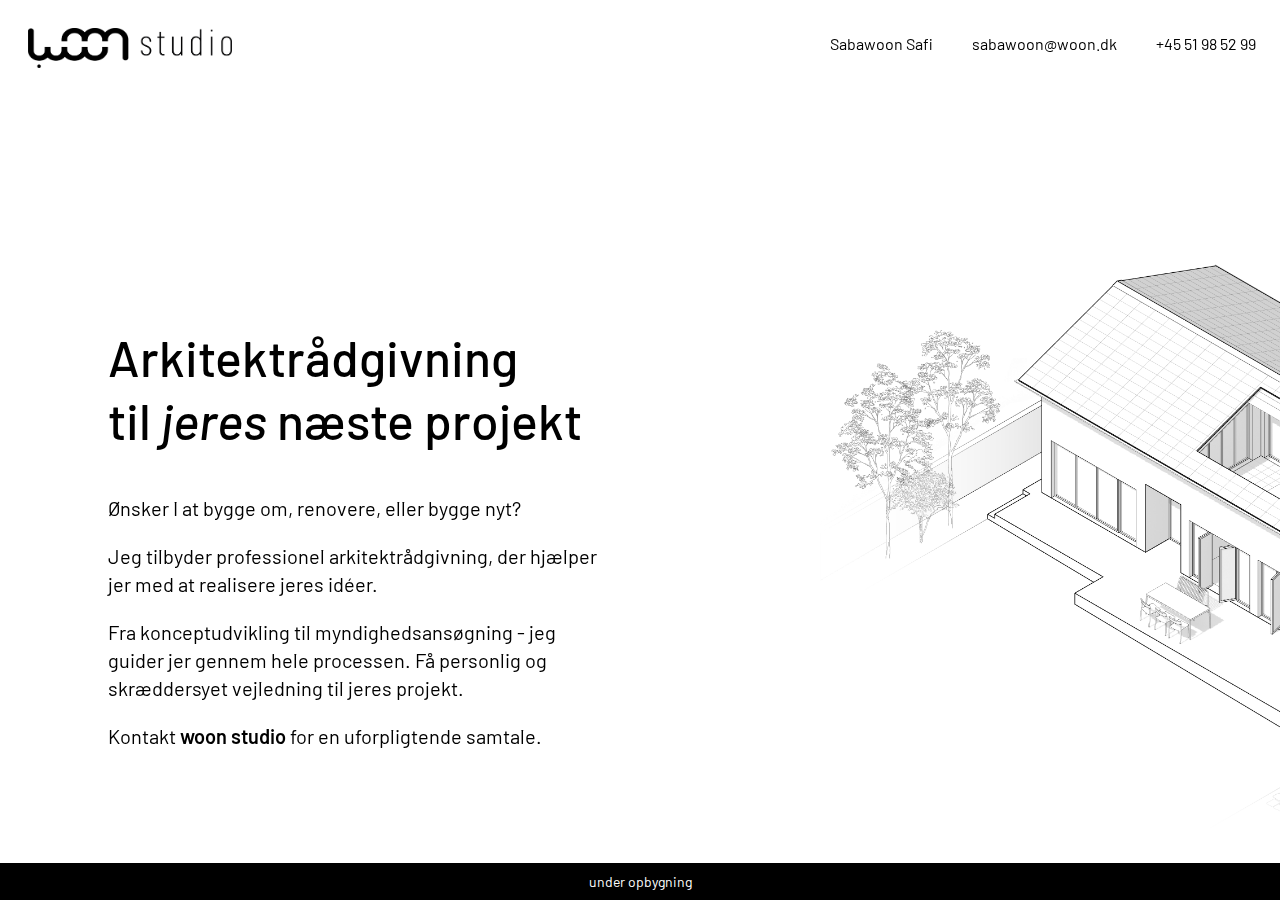
==== index.html @ 6c49d9da "Rename 241206.html to index.html" ====
<!DOCTYPE html>
<html>
<head>
    <title>Woon Studio - Arkitektur & Design</title>

    <link rel="icon" href="pictures/icon.png" type="image/x-icon"

    <link rel="preconnect" href="https://fonts.googleapis.com">
    <link rel="preconnect" href="https://fonts.gstatic.com" crossorigin>
    <link href="https://fonts.googleapis.com/css2?family=Barlow:ital,wght@0,100;0,200;0,300;0,400;0,500;0,600;0,700;0,800;0,900;1,100;1,200;1,300;1,400;1,500;1,600;1,700;1,800;1,900&family=EB+Garamond:ital,wght@0,400..800;1,400..800&display=swap" rel="stylesheet">
    
    <link rel="stylesheet" href="styles/241206.css">
    
</head>


<body>

    <div class="navbar">
        <a href="02.html" class="logo">
            <img src="pictures/logo2.png" alt="WOON Studio Logo"></a>
        <div class="nav-links">
            <a href="#navn">Sabawoon Safi</a>
            <a href="mailto:sabawoon@woon.dk">sabawoon@woon.dk</a>
            <a href="#nummer">+45 51 98 52 99</a>
        </div> 
         

    <div class="main-text">
        <h1>Arkitektrådgivning</h1>
        <h1>til <em>jeres</em> næste projekt</h1>
        <p>Ønsker I at bygge om, renovere, eller bygge nyt?</p>
        <p>Jeg tilbyder professionel arkitektrådgivning, der hjælper jer med at realisere jeres idéer.</p>
        <p>Fra konceptudvikling til myndighedsansøgning - jeg guider jer gennem hele processen. Få personlig og skræddersyet vejledning til jeres projekt.</p>
        <p>Kontakt <a href="mailto:sabawoon@woon.dk">woon studio</a> for en uforpligtende samtale.</p>
        </div>

    <div class="main-image">
        <img src="pictures/Kabulaxo.png" alt="Example Image" class="image-right">
        </div>

    <div class="sabawoon">
        <h2>Sabawoon Safi</h2>

        </div>

    <div class="footer">
        under opbygning
      </div>
</body>
</html>
---- styles/241206.css ----
body {
    background: rgb(255, 255, 255);
    font-family: 'Barlow';
    color: rgb(0, 0, 0);
}        

/* Basic styles for the navbar */
.navbar {
    position: fixed;
    width: 100%;
    height: auto;
    display: flex;
    justify-content: space-between; /* Space between logo and links */
    align-items: center;
    padding: 10px 20px;
    padding-bottom: 13px; 
}

.navbar .logo {
    display: flex;
    align-items: center;
}

.navbar .logo img {
    height: 40px; /* Adjust the size of the logo */
    width: auto;
    margin-top: 10px;
}

/* Links aligned to the right */
.navbar .nav-links {
    display: flex;
    gap: 15px; /* Space between links */
    margin-left: auto; /* Pushes the links to the right */
    margin-right: 40px;
}

/* Link styles */
.navbar .nav-links a {
    color: black;
    text-decoration: none;
    padding: 8px 12px;
    font-family: 'Barlow';
}

.navbar .nav-links a:hover {
    background-color: rgb(250, 250, 250);
    border-radius: 5px;
}

.main-text {
    position: absolute;
    max-width: 800px;
    top: 300px;
    left: 100px;
    font-family: 'Barlow';
}

.main-text h1 {
    text-decoration: none;
    font-size: 50px;
    line-height: 30px;
    font-weight: 500;
    font-family: 
}

.main-text p {
    color: ;
    text-decoration: none;
    font-size: 20px;
    line-height: 28px;
    width: 500px;
    position: relative;
    top: 25px;
}

.main-text a {
    color: black;
    text-decoration: none;
    font-weight: 600;
}

.main-image {
    position: fixed;
    top: 200px; /* Align with the top of the text */
    left: 800px; /* Adjust to position the image to the right of the text */
}

.main-image img {
    width: 1000px; /* Smaller image width */
    height: auto; /* Maintain aspect ratio */
    border-radius: 2px; /* Optional for rounded corners */
}

.sabawoon {
    position: absolute;
    max-width: 800px;
    top: 1300px;
    left: 100px;
    font-family: 'Barlow';
}

.sabawoon h2 {
    text-decoration: none;
    font-size: 30px;
    line-height: 30px;
    font-weight: 500;
    font-family:
}

.footer {
    background-color: black;
    color: white;
    text-align: center;
    padding: 10px 0;
    font-family: 'Barlow';
    font-size: 14px;
    position: fixed;
    bottom: 0;
    width: 100%;
    margin-left: -28px;
}
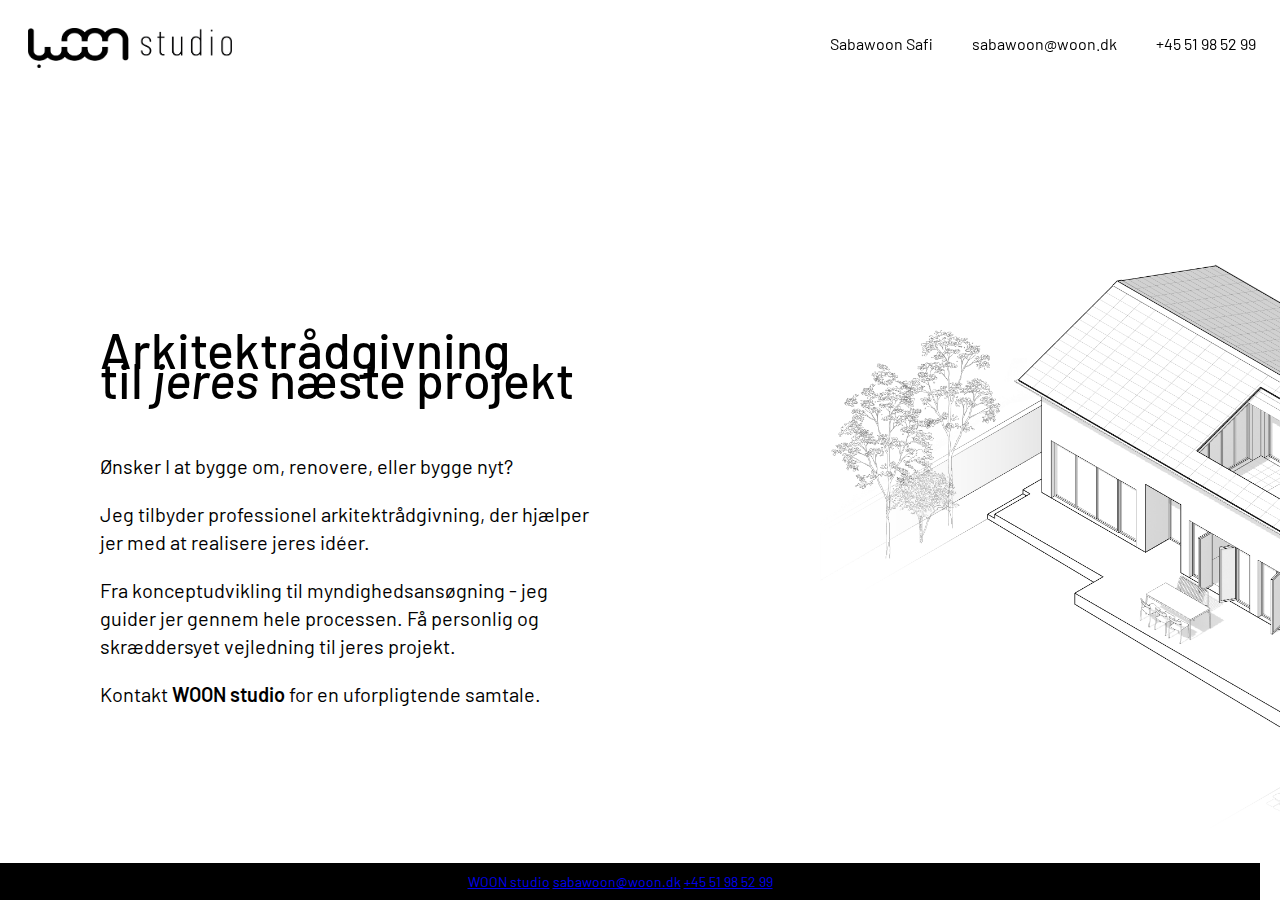
==== commit 058ad05f: "Update index.html" ====
--- a/index.html
+++ b/index.html
@@ -1,51 +1,52 @@
 <!DOCTYPE html>
-<html>
+<html lang="da">
 <head>
-    <title>Woon Studio - Arkitektur & Design</title>
+    <meta charset="UTF-8">
+    <meta name="viewport" content="width=device-width, initial-scale=1.0">
+    <title>WOON studio - Arkitektrådgivning</title>
 
-    <link rel="icon" href="pictures/icon.png" type="image/x-icon"
-
+    <link rel="icon" href="pictures/icon.png" type="image/x-icon">
     <link rel="preconnect" href="https://fonts.googleapis.com">
     <link rel="preconnect" href="https://fonts.gstatic.com" crossorigin>
     <link href="https://fonts.googleapis.com/css2?family=Barlow:ital,wght@0,100;0,200;0,300;0,400;0,500;0,600;0,700;0,800;0,900;1,100;1,200;1,300;1,400;1,500;1,600;1,700;1,800;1,900&family=EB+Garamond:ital,wght@0,400..800;1,400..800&display=swap" rel="stylesheet">
-    
     <link rel="stylesheet" href="styles/241206.css">
-    
 </head>
-
-
 <body>
-
-    <div class="navbar">
-        <a href="02.html" class="logo">
-            <img src="pictures/logo2.png" alt="WOON Studio Logo"></a>
-        <div class="nav-links">
+    <header class="navbar">
+        <a href="index.html" class="logo">
+            <img src="pictures/logo2.png" alt="WOON Studio Logo">
+        </a>
+        <nav class="nav-links">
             <a href="#navn">Sabawoon Safi</a>
             <a href="mailto:sabawoon@woon.dk">sabawoon@woon.dk</a>
             <a href="#nummer">+45 51 98 52 99</a>
-        </div> 
-         
+        </nav>
+    </header>
 
-    <div class="main-text">
-        <h1>Arkitektrådgivning</h1>
-        <h1>til <em>jeres</em> næste projekt</h1>
-        <p>Ønsker I at bygge om, renovere, eller bygge nyt?</p>
-        <p>Jeg tilbyder professionel arkitektrådgivning, der hjælper jer med at realisere jeres idéer.</p>
-        <p>Fra konceptudvikling til myndighedsansøgning - jeg guider jer gennem hele processen. Få personlig og skræddersyet vejledning til jeres projekt.</p>
-        <p>Kontakt <a href="mailto:sabawoon@woon.dk">woon studio</a> for en uforpligtende samtale.</p>
-        </div>
+    <main>
+        <section class="main-content">
+            <div class="main-text">
+                <h1>Arkitektrådgivning <br>til <em>jeres</em> næste projekt</h1>
+                
+                <p>Ønsker I at bygge om, renovere, eller bygge nyt?</p>
+                <p>Jeg tilbyder professionel arkitektrådgivning, der hjælper jer med at realisere jeres idéer.</p>
+                <p>Fra konceptudvikling til myndighedsansøgning - jeg guider jer gennem hele processen. Få personlig og skræddersyet vejledning til jeres projekt.</p>
+                <p>Kontakt <a href="mailto:sabawoon@woon.dk">WOON studio</a> for en uforpligtende samtale.</p>
+            </div>
+            <div class="main-image">
+                <img src="pictures/Kabulaxo.png" alt="Example Image">
+            </div>
+        </section>
+        
+    </main>
 
-    <div class="main-image">
-        <img src="pictures/Kabulaxo.png" alt="Example Image" class="image-right">
-        </div>
-
-    <div class="sabawoon">
-        <h2>Sabawoon Safi</h2>
-
-        </div>
-
-    <div class="footer">
-        under opbygning
-      </div>
+    <footer class="footer">
+        <nav class="nav-links">
+            <a href="#navn">WOON studio</a>
+            <a href="mailto:sabawoon@woon.dk">sabawoon@woon.dk</a>
+            <a href="#nummer">+45 51 98 52 99</a>
+        </nav>
+    </footer>
 </body>
 </html>
+
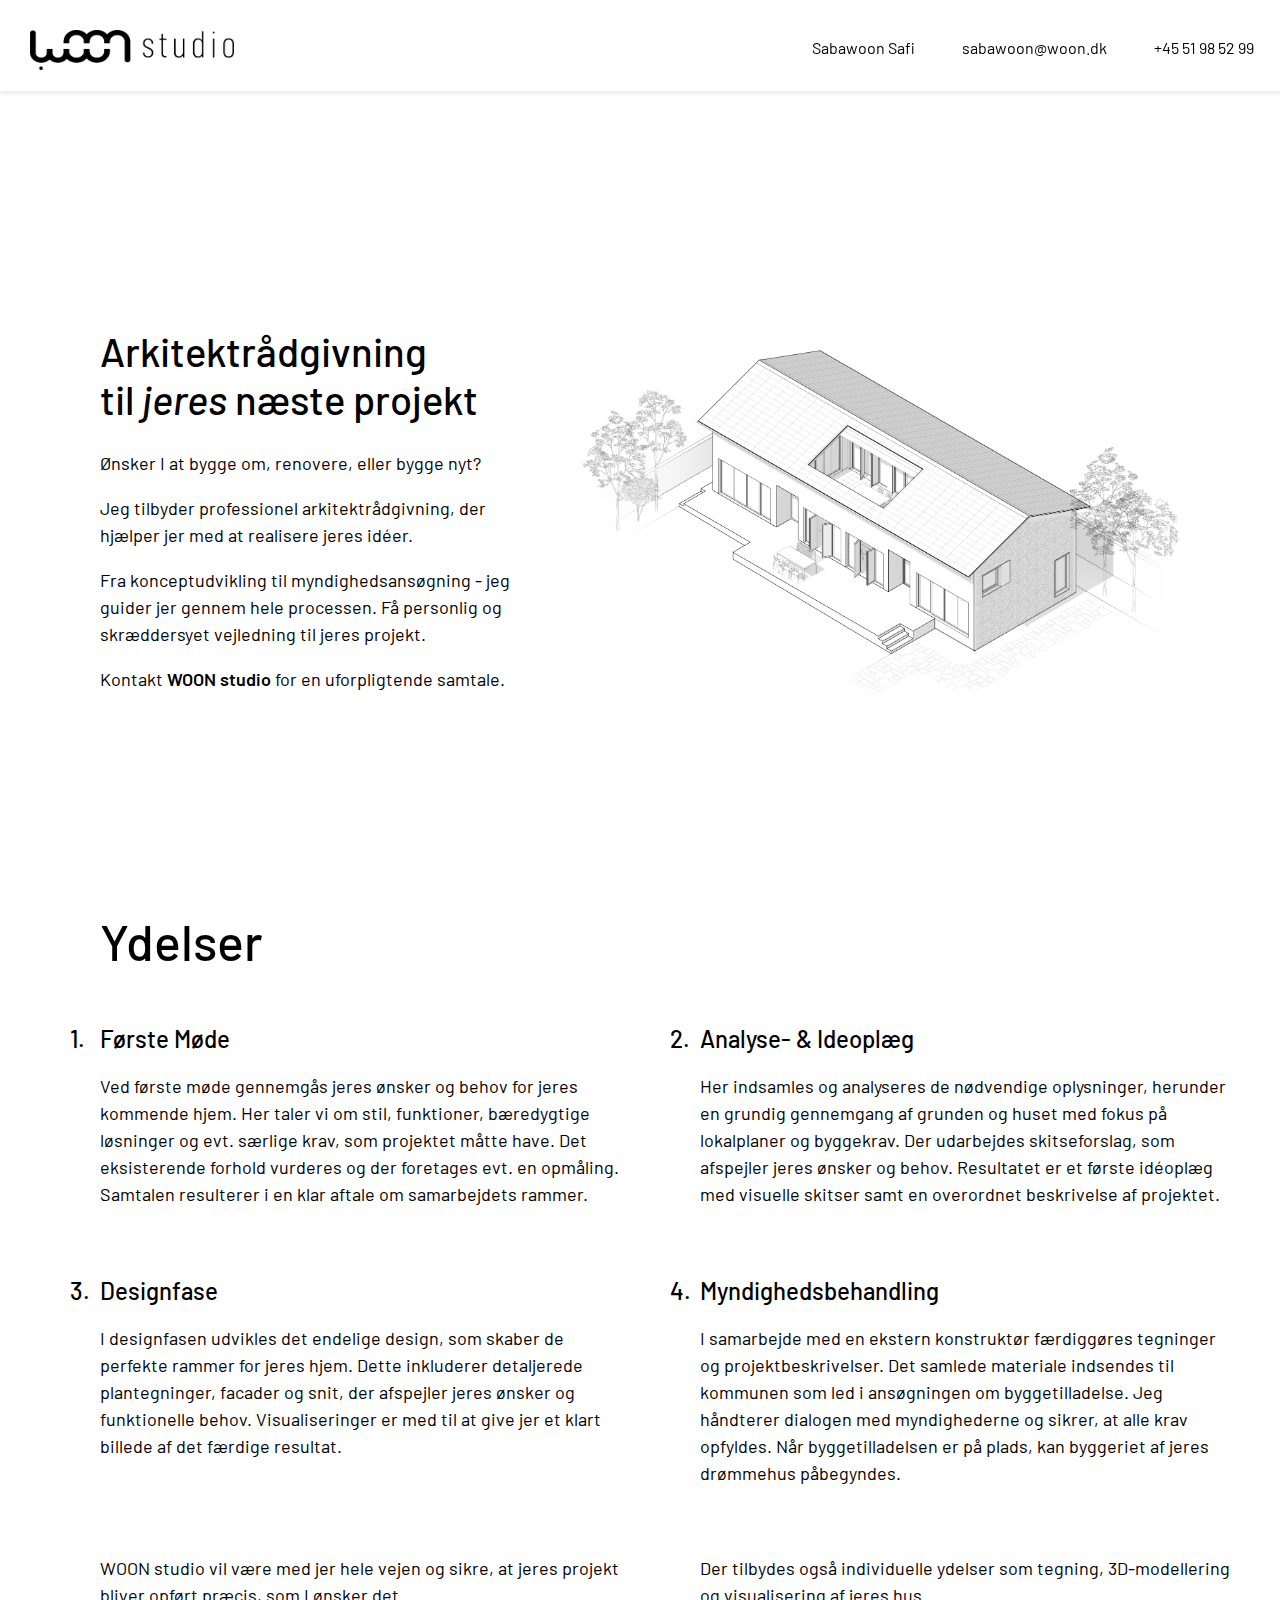
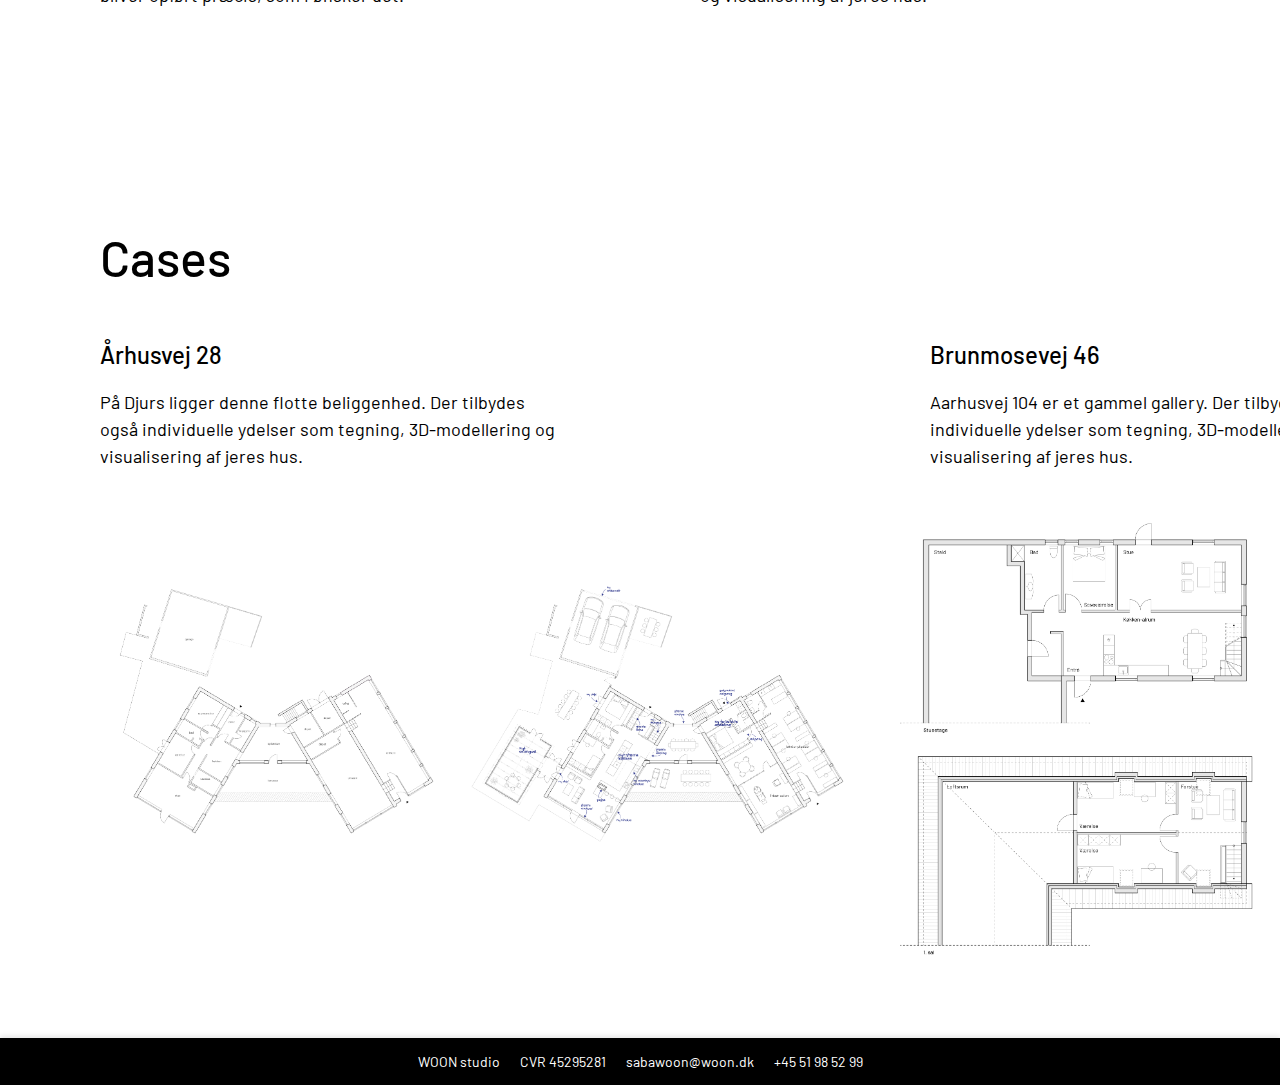
==== commit ae7550e3: "Add files via upload" ====
--- a/index.html
+++ b/index.html
@@ -11,6 +11,7 @@
     <link href="https://fonts.googleapis.com/css2?family=Barlow:ital,wght@0,100;0,200;0,300;0,400;0,500;0,600;0,700;0,800;0,900;1,100;1,200;1,300;1,400;1,500;1,600;1,700;1,800;1,900&family=EB+Garamond:ital,wght@0,400..800;1,400..800&display=swap" rel="stylesheet">
     <link rel="stylesheet" href="styles/241206.css">
 </head>
+
 <body>
     <header class="navbar">
         <a href="index.html" class="logo">
@@ -36,17 +37,213 @@
             <div class="main-image">
                 <img src="pictures/Kabulaxo.png" alt="Example Image">
             </div>
-        </section>
-        
+        </section>     
     </main>
+
+
+    <main2>
+        <div>
+            <div class="main-text-2">
+                <h1>Ydelser</h1>
+            </div>
+
+            <div class="grid">
+
+                <div class="grid1">
+                    <div class="main-text-2-nr"><h2>1.</h2></div>
+                    <div class="main-text-2">
+                        <h2>Første Møde</h2>
+
+                        <p>Ved første møde gennemgås jeres ønsker og behov for jeres 
+                            kommende hjem. Her taler vi om stil, funktioner, bæredygtige
+                            løsninger og evt. særlige krav, som projektet måtte have. 
+                            Det eksisterende forhold vurderes og der foretages evt. en opmåling. 
+                            Samtalen resulterer i en klar aftale om samarbejdets rammer.</p>
+                    </div>
+                </div>
+                
+                <div class="grid2">
+                    <div class="main-text-2-nr"><h2>2.</h2></div>
+                    <div class="main-text-2">
+                        <h2>Analyse- & Ideoplæg</h2>
+
+                        <p>Her indsamles og analyseres de nødvendige oplysninger, 
+                            herunder en grundig gennemgang af grunden og huset med 
+                            fokus på lokalplaner og byggekrav. Der udarbejdes 
+                            skitseforslag, som afspejler jeres ønsker og behov. 
+                            Resultatet er et første idéoplæg med visuelle skitser 
+                            samt en overordnet beskrivelse af projektet.</p>
+                    </div>
+                </div>    
+    
+                <div class="grid3">
+                    <div class="main-text-2-nr"><h2>3.</h2></div>
+                    <div class="main-text-2">
+                        <h2>Designfase</h2>
+                        
+                        <p>I designfasen udvikles det endelige design, som skaber de 
+                            perfekte rammer for jeres hjem. Dette inkluderer detaljerede 
+                            plantegninger, facader og snit, der afspejler jeres ønsker 
+                            og funktionelle behov. Visualiseringer er med til at give 
+                            jer et klart billede af det færdige resultat.</p>
+                    </div>
+                </div>   
+    
+                <div class="grid4">
+                    <div class="main-text-2-nr"><h2>4.</h2></div>
+                    <div class="main-text-2">
+                        <h2>Myndighedsbehandling</h2>
+
+                        <p>I samarbejde med en ekstern konstruktør færdiggøres tegninger 
+                            og projektbeskrivelser. Det samlede materiale indsendes til 
+                            kommunen som led i ansøgningen om byggetilladelse. 
+                            Jeg håndterer dialogen med myndighederne og sikrer, 
+                            at alle krav opfyldes. Når byggetilladelsen er på plads, 
+                            kan byggeriet af jeres drømmehus påbegyndes.</p>
+                    </div>
+                </div>   
+    
+                <div class="grid4">
+                    <div class="main-text-2-nr"><h2></h2></div>
+                    <div class="main-text-2">
+                        <h2></h2>
+
+                        <p>WOON studio vil være med jer hele vejen og sikre, at jeres projekt bliver opført præcis, som I ønsker det.</p>
+                    </div>
+                </div>   
+
+                <div class="grid4">
+                    <div class="main-text-2-nr"><h2></h2></div>
+                    <div class="main-text-2">
+                        <h2></h2>
+                        <p>Der tilbydes også individuelle ydelser som tegning, 3D-modellering og visualisering af jeres hus.</p>
+                    </div>
+                </div>   
+
+            </div>
+        </div>
+    </main2>
+
+
+
+    <main3>
+        <div class="main-text-3">
+            <h1>Cases</h1>
+        </div>
+    
+        <div class="grid">
+            <!-- Case 1 -->
+            <div class="case">
+                <h2>Århusvej 28</h2>
+                <p>På Djurs ligger denne flotte beliggenhed. 
+                    Der tilbydes også individuelle ydelser som tegning, 
+                    3D-modellering og visualisering af jeres hus.</p>
+                <div class="gallery2">
+                    <img src="pictures/aarhusvej-Eks.png" alt="Eksisterende">
+                    <img src="pictures/aarhusvej-Ny.png" alt="Ny">
+                </div>
+            </div>
+    
+            <!-- Case 2 -->
+            <div class="case">
+                <h2>Brunmosevej 46</h2>
+                <p>Aarhusvej 104 er et gammel gallery. 
+                    Der tilbydes også individuelle ydelser som tegning, 
+                    3D-modellering og visualisering af jeres hus.</p>
+                <div class="gallery">
+                    <img src="pictures/BrunEksPlan.png" alt="Eksisterende">
+                    <img src="pictures/BrunNyPlan.png" alt="Ny">
+                </div>
+            </div>
+        </div>
+    
+        <div class="fullscreen" id="fullscreen">
+            <span class="close" id="close">&times;</span>
+            <span class="left" id="left">&#10094;</span>
+            <span class="right" id="right">&#10095;</span>
+            <img id="fullImage" src="" alt="Full View">
+        </div>
+    </main3>
+    
 
     <footer class="footer">
         <nav class="nav-links">
-            <a href="#navn">WOON studio</a>
+            <a>WOON studio</a>
+            <a>CVR 45295281</a>
             <a href="mailto:sabawoon@woon.dk">sabawoon@woon.dk</a>
             <a href="#nummer">+45 51 98 52 99</a>
         </nav>
     </footer>
+
+
+
+
+
+
+
+    <script>
+        const galleryImages = document.querySelectorAll('.gallery2 img');
+        const fullscreen = document.getElementById('fullscreen');
+        const fullImage = document.getElementById('fullImage');
+        const closeBtn = document.getElementById('close');
+        const leftBtn = document.getElementById('left');
+        const rightBtn = document.getElementById('right');
+        let currentIndex = 0;
+
+        function openFullscreen(index) {
+            currentIndex = index;
+            fullImage.src = galleryImages[currentIndex].src;
+            fullscreen.style.display = 'flex';
+            document.body.classList.add('fullscreen-active');
+        }
+
+        function closeFullscreen() {
+            fullscreen.style.display = 'none';
+            document.body.classList.remove('fullscreen-active');
+        }
+
+        function showNext() {
+            currentIndex = (currentIndex + 1) % galleryImages.length;
+            fullImage.src = galleryImages[currentIndex].src;
+        }
+
+        function showPrevious() {
+            currentIndex = (currentIndex - 1 + galleryImages.length) % galleryImages.length;
+            fullImage.src = galleryImages[currentIndex].src;
+        }
+
+        galleryImages.forEach((img, index) => {
+            img.addEventListener('click', () => openFullscreen(index));
+        });
+
+        closeBtn.addEventListener('click', closeFullscreen);
+        rightBtn.addEventListener('click', showNext);
+        leftBtn.addEventListener('click', showPrevious);
+
+        fullscreen.addEventListener('click', (e) => {
+            if (e.target === fullscreen) {
+                closeFullscreen();
+            }
+        });
+
+
+        document.addEventListener('keydown', (event) => {
+            if (fullscreen.style.display === 'flex') {
+                switch (event.key) {
+                    case 'ArrowRight': // Move to the next image
+                        showNext();
+                        break;
+                    case 'ArrowLeft': // Move to the previous image
+                        showPrevious();
+                        break;
+                    case 'Escape': // Close fullscreen
+                        closeFullscreen();
+                        break;
+                }
+             }
+        });
+    </script>
+
 </body>
 </html>
 
--- a/styles/241206.css
+++ b/styles/241206.css
@@ -1,20 +1,27 @@
-
 body {
     background: rgb(255, 255, 255);
-    font-family: 'Barlow';
+    font-family: 'Barlow', sans-serif;
     color: rgb(0, 0, 0);
-}        
-
-/* Basic styles for the navbar */
+    margin: 0;
+    padding: 0;
+    min-height: 100vh; /* Sørger for, at body tager mindst hele skærmhøjden */
+    display: flex;
+    flex-direction: column;
+    margin-bottom: ;
+}
+
+/* Navbar styles */
 .navbar {
     position: fixed;
+    top: 0;
     width: 100%;
-    height: auto;
-    display: flex;
-    justify-content: space-between; /* Space between logo and links */
+    display: flex;
+    justify-content: space-between;
     align-items: center;
-    padding: 10px 20px;
-    padding-bottom: 13px; 
+    padding: 30px 30px 16px;
+    background-color: white; /* Ensures visibility if the page scrolls */
+    box-shadow: 0 2px 5px rgba(0, 0, 0, 0.1);
+    z-index: 1000;
 }
 
 .navbar .logo {
@@ -23,25 +30,25 @@
 }
 
 .navbar .logo img {
-    height: 40px; /* Adjust the size of the logo */
+    height: 40px;
     width: auto;
-    margin-top: 10px;
-}
-
-/* Links aligned to the right */
+    margin-bottom: 5px;
+}
+
 .navbar .nav-links {
     display: flex;
-    gap: 15px; /* Space between links */
-    margin-left: auto; /* Pushes the links to the right */
+    gap: 15px;
     margin-right: 40px;
 }
 
-/* Link styles */
 .navbar .nav-links a {
     color: black;
     text-decoration: none;
-    padding: 8px 12px;
-    font-family: 'Barlow';
+    padding: 0px 16px;
+    padding-bottom: 10px;
+    font-size: 16px;
+    font-weight: 400;
+    transition: background-color 0.3s;
 }
 
 .navbar .nav-links a:hover {
@@ -49,75 +56,437 @@
     border-radius: 5px;
 }
 
+/* Footer styles */
+.footer {
+    background-color: black;
+    color: white;
+    text-align: center;
+    padding: 10px 0px;
+    font-size: 14px;
+    width: 100%;
+    box-shadow: 0 -2px 5px rgba(0, 0, 0, 0.1);
+    margin-bottom: auto; /* Sørger for, at footeren er nederst */
+}
+
+/* Footer navbar links */
+.footer .nav-links {
+    display: flex;
+    justify-content: center;
+    gap: 20px;
+    margin-top: 5px;
+    margin-bottom: 5px;
+}
+
+.footer .nav-links a {
+    color: white;
+    text-decoration: none;
+    font-size: 14px;
+    font-weight: 400;
+    transition: color 0.3s;
+}
+
+.footer .nav-links a:hover {
+    color: gray;
+}
+
+/* Layout grid */
+.main-content {
+    display: grid;
+    grid-template-columns: 1fr 1.6fr; /* Two equal columns */
+    margin: 300px 100px 0 100px; /* Adjusted for navbar space */
+    align-items: start;
+}
+
 .main-text {
-    position: absolute;
-    max-width: 800px;
-    top: 300px;
-    left: 100px;
-    font-family: 'Barlow';
+    max-width: 500px;
 }
 
 .main-text h1 {
-    text-decoration: none;
     font-size: 50px;
-    line-height: 30px;
-    font-weight: 500;
-    font-family: 
+    line-height: 1.2;
+    font-weight: 500;
 }
 
 .main-text p {
-    color: ;
-    text-decoration: none;
     font-size: 20px;
-    line-height: 28px;
-    width: 500px;
-    position: relative;
-    top: 25px;
+    line-height: 1.5;
+    margin-top: 15px;
 }
 
 .main-text a {
     color: black;
     text-decoration: none;
     font-weight: 600;
+    transition: color 0.3s;
 }
 
 .main-image {
+    text-align: right; /* Align the image to the right within its container */
+}
+
+.main-image img {
+    max-width: 100%; /* Image size relative to its container */
+    height: auto;
+    border-radius: 5px; /* Optional for rounded corners */
+    margin-top: -25px;
+}
+
+/* Main-2 - Ydelser */
+
+.main-text-2 h1 {
+    font-size: 50px;
+    line-height: 1.2;
+    font-weight: 500;
+    margin-left: 100px;
+    margin-top: 200px;
+}
+
+.grid {
+    display: grid;
+    grid-template-columns: 1fr 1fr 1fr 1fr 1fr 1fr;
+    column-gap: 30px;
+    row-gap: 30px;
+    margin-left: 50px;
+    margin-right: 50px;
+    background-color: ;
+}
+
+.grid1, .grid2, .grid3, .grid4 {
+    display: grid;
+    grid-template-columns: 50px 1fr;
+}
+
+.main-text-2-nr {
+    padding-left: 20px;
+}
+
+.main-text-2-nr h2 {
+    font-weight: 500;
+ }
+
+.main-text-2 h2 {
+    font-weight: 500;
+ }
+
+ .main-text-2 p {
+    font-size: 18px;
+    line-height: 1.5;
+ }
+
+/* Main-3 - Cases */
+
+.main-text-3 h1 {
+    font-size: 50px;
+    line-height: 1.2;
+    font-weight: 500;
+    margin-left: 100px;
+    margin-top: 200px;
+}
+
+.grid {
+    display: grid;
+    grid-template-columns: 1fr 1fr;
+    column-gap: 20px;
+    padding: ;
+}
+
+.case {
+    text-align: left;
+}
+
+.case h2 {
+    font-weight: 500;
+    margin-bottom: 20px;
+    margin-left: 50px;
+}
+
+.case p {
+    font-size: 18px;
+    line-height: 1.5;
+    margin-right: 300px;
+    margin-left: 50px;
+}
+
+.gallery2 {
+    display: flex;
+    flex-direction: row;
+    align-items: center;
+    gap: 10px;
+    margin-top: 100px;
+    margin-bottom: 50px;
+}
+
+.gallery2 img {
+    cursor: pointer;
+    width: 400px;
+    height: auto;
+    border-radius: 5px;
+    transition: transform 0.3s;
+}
+
+.gallery2 img:hover {
+    transform: scale(1.05);
+}
+
+.gallery {
+    display: flex;
+    gap: 10px;
+    justify-content: center;
+    margin-bottom: 50px;
+}
+
+.gallery img {
+    cursor: pointer;
+    width: 400px;
+    height: auto;
+    border-radius: 5px;
+    transition: transform 0.3s;
+}
+
+.gallery img:hover {
+    transform: scale(1.05);
+}
+
+.fullscreen {
+    display: none;
     position: fixed;
-    top: 200px; /* Align with the top of the text */
-    left: 800px; /* Adjust to position the image to the right of the text */
-}
-
-.main-image img {
-    width: 1000px; /* Smaller image width */
-    height: auto; /* Maintain aspect ratio */
-    border-radius: 2px; /* Optional for rounded corners */
-}
-
-.sabawoon {
+    top: 0;
+    left: 0;
+    width: 100vw;
+    height: 100vh;
+    background-color: rgba(0, 0, 0, 0.5);
+    justify-content: center;
+    align-items: center;
+}
+
+.fullscreen img {
+    max-width: 90%;
+    max-height: 90%;
+}
+
+.fullscreen .close {
     position: absolute;
-    max-width: 800px;
-    top: 1300px;
-    left: 100px;
-    font-family: 'Barlow';
-}
-
-.sabawoon h2 {
-    text-decoration: none;
+    top: 20px;
+    right: 20px;
     font-size: 30px;
-    line-height: 30px;
-    font-weight: 500;
-    font-family:
-}
-
-.footer {
-    background-color: black;
     color: white;
-    text-align: center;
-    padding: 10px 0;
-    font-family: 'Barlow';
-    font-size: 14px;
-    position: fixed;
-    bottom: 0;
-    width: 100%;
-    margin-left: -28px;
-}+    cursor: pointer;
+}
+
+.fullscreen .left,
+.fullscreen .right {
+    position: absolute;
+    top: 50%;
+    transform: translateY(-50%);
+    font-size: 50px;
+    color: white;
+    cursor: pointer;
+    user-select: none;
+}
+
+.fullscreen .left {
+    left: 20px;
+}
+
+.fullscreen .right {
+    right: 20px;
+}
+
+body.fullscreen-active .navbar {
+    display: none;
+}
+
+
+/* FOR SCREEN ADJUSTMENTS
+
+
+/* Responsive adjustments for screens 1440px */
+@media (max-width: 1440px) {
+    .main-content {
+        grid-template-columns: 1fr 1.6fr; /* Hold tekst og billede ved siden af hinanden */
+    }
+
+    .main-text h1 {
+        font-size: 40px; /* Gør teksten mindre */
+    }
+
+    .main-text p {
+        font-size: 18px; /* Gør brødteksten mindre */
+    }
+
+    .main-image {
+        margin-top: 75px;
+    }
+
+    .main-image img {
+        width: 90%; /* Gør billedet mindre */
+        height: auto;
+    }
+}
+
+/* Responsive adjustments for screens 1200px */
+@media (max-width: 1200px) {
+    .main-content {
+        grid-template-columns: 1fr 1.6fr; /* Stak tekst og billede vertikalt */
+    }
+
+    .main-text h1 {
+        font-size: 35px; /* Gør teksten mindre */
+    }
+
+    .main-text p {
+        font-size: 16px; /* Gør brødteksten mindre */
+    }
+
+    .main-image img {
+        width: 100%; /* Gør billedet lidt mindre */
+        height: auto;
+    }
+}
+
+/* Responsive adjustments for screens 1024px */
+@media (max-width: 1024px) {
+    .main-content {
+        grid-template-columns: 1fr 1.6fr; /* Stak tekst og billede vertikalt */
+    }
+
+    .main-text h1 {
+        font-size: 30px; /* Gør teksten mindre */
+    }
+
+    .main-text p {
+        font-size: 12px; /* Gør brødteksten mindre */
+    }
+
+    .main-image img {
+        width: 90%; /* Gør billedet lidt mindre */
+        height: auto;
+    }
+}
+
+/* Responsive adjustments for screens 768px */
+@media (max-width: 768px) {
+    /* Center logo in navbar */
+
+    .navbar {
+        padding: 30px 0px 12px;
+    }
+
+    .navbar .logo {
+        justify-content: center;
+        width: 100%;
+    }
+
+    .navbar .logo img {
+        height: 30px; /* Adjust logo size for smaller screens */
+    }
+
+    /* Hide navbar links on small screens */
+    .navbar .nav-links {
+        display: none; /* Hide links */
+    }
+
+    /* Layout for main content */
+    .main-content {
+        grid-template-columns: 1fr; /* Stack text and image vertically */
+        gap: 30px;
+        margin-top: 120px;
+    }
+
+    .main-image {
+        text-align: center; /* Center image below text */
+        margin-top: 50px;
+    }
+
+    .main-image img {
+        max-width: 100%; /* Makes the image full width on smaller screens */
+    }
+
+    .grid {
+        grid-template-columns: 1fr; /* Adjust for two columns */
+        row-gap: 15px;
+        margin-left: 10px;
+        margin-right: 10px;
+    }
+
+    .gallery2 {
+        display: flex;
+        flex-direction: column;
+        align-items: center;
+        gap: 10px;
+        margin-bottom: 50px;
+    }
+    
+    .gallery2 img {
+        cursor: pointer;
+        max-width: 100%;
+        height: auto;
+        border-radius: 5px;
+        transition: transform 0.3s;
+    }
+
+    /* Make text smaller for smaller screens */
+    .main-text, .main-text-2, .main-text-3 h1 {
+        font-size: 25px; /* Smaller title */
+    }
+
+    .grid1, .grid2, .grid3, .grid4, .case, .grid, .main-text-2 h2 {
+        font-size: 18px; /* Smaller text */
+    }
+
+    .main-text, .grid1, .grid2, .grid3, .grid4, .case p {
+        font-size: 14px; /* Smaller text */
+    }
+}
+
+/* Responsive adjustments for screens 450px */
+@media (max-width: 450px) {
+    /* Center logo in navbar */
+    .navbar .logo {
+        justify-content: center;
+        width: 100%;
+    }
+
+    .navbar .logo img {
+        height: 30px; /* Juster logo størrelsen for mindre skærme */
+    }
+
+    /* Hide navbar links on small screens */
+    .navbar .nav-links {
+        display: none; /* Skjul links */
+    }
+
+    /* Layout for main content */
+    .main-content {
+        grid-template-columns: 1fr; /* Stack text and image vertically */
+        margin: 120px 20px 0 20px; /* Adjusted margin for smaller screens */
+    }
+
+    .main-image {
+        text-align: center; /* Center image below text */
+        margin-top: 25px; /* Space between text and image */
+    }
+
+    .main-image img {
+        width: 100%; /* Full width image */
+        height: auto;
+    }
+
+    /* Make text smaller for smaller screens */
+    .main-text, .main-text-2, .main-text-3 h1 {
+        font-size: 25px; /* Smaller title */
+    }
+
+    .grid1, .grid2, .grid3, .grid4, .case h2 {
+        font-size: 18px; /* Smaller text */
+    }
+
+    .main-text, .case p {
+        font-size: 14px; /* Smaller text */
+    }
+
+}
+
+
+
+
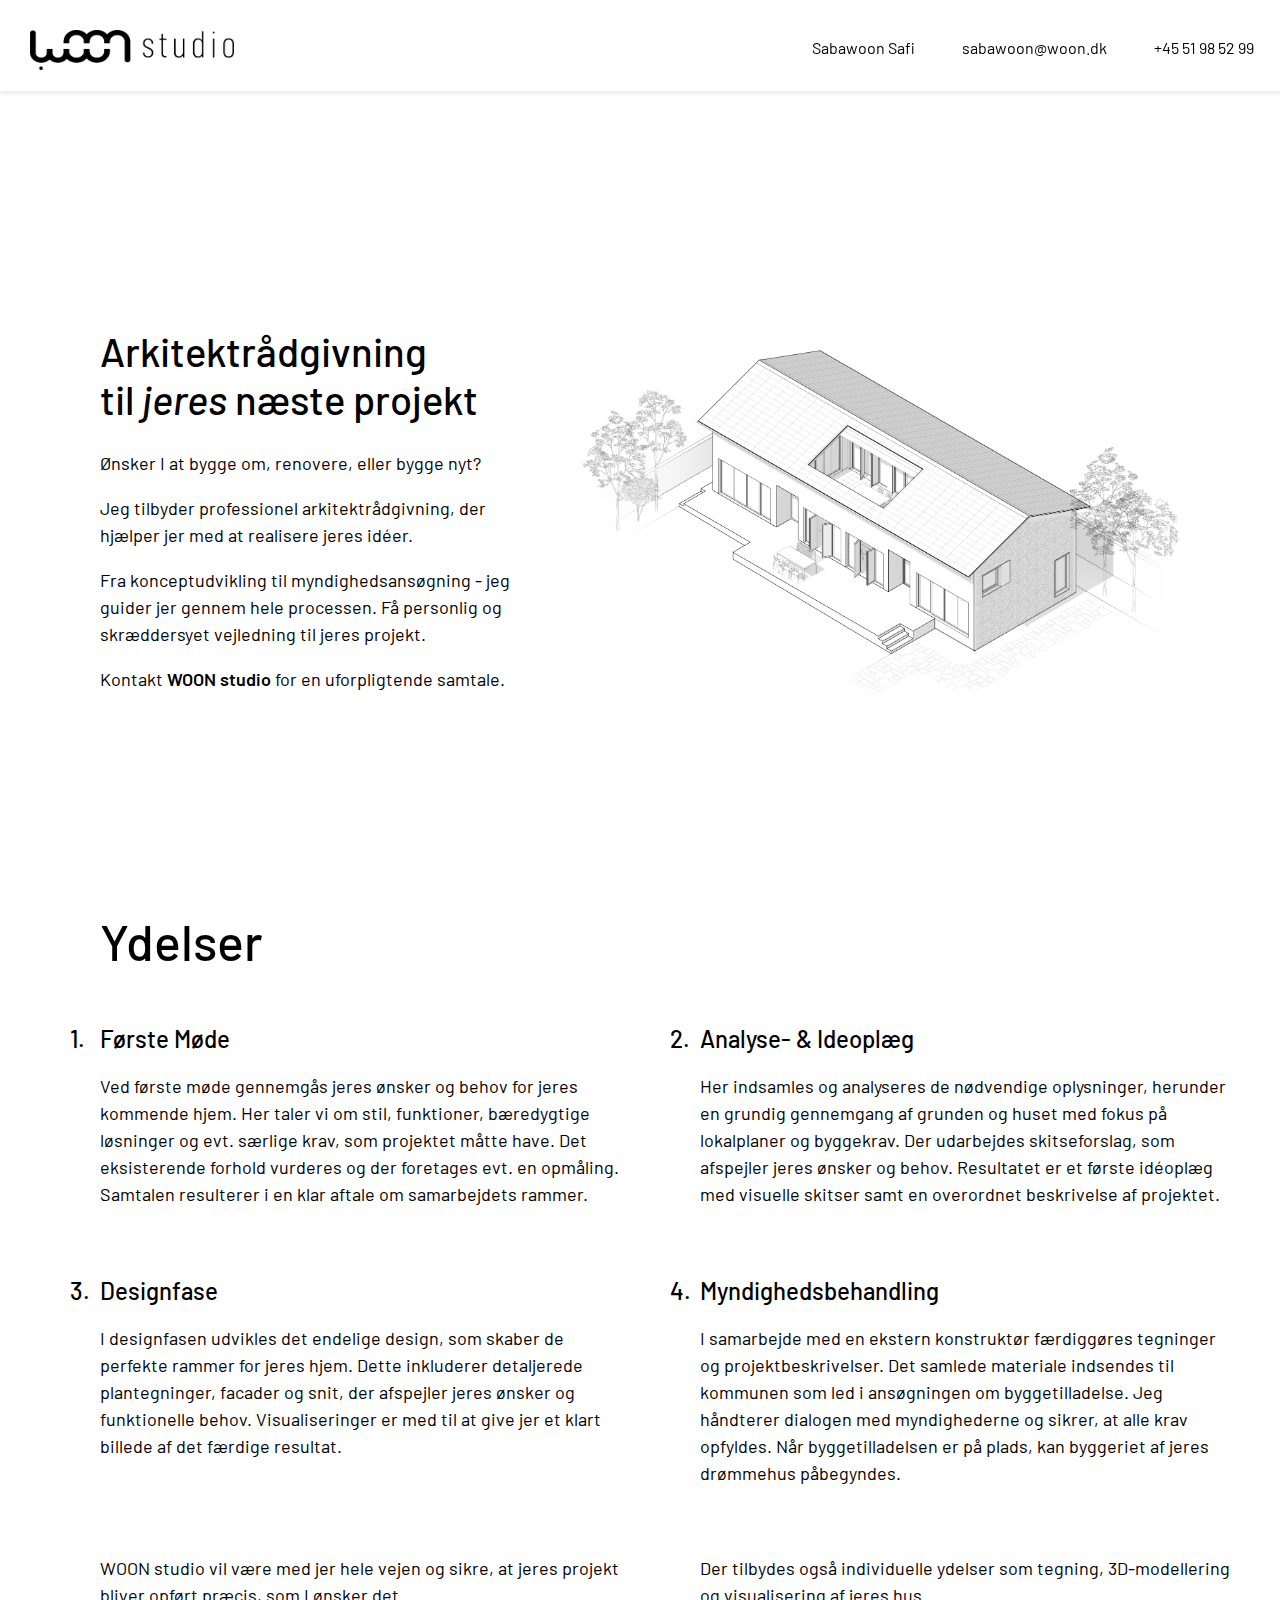
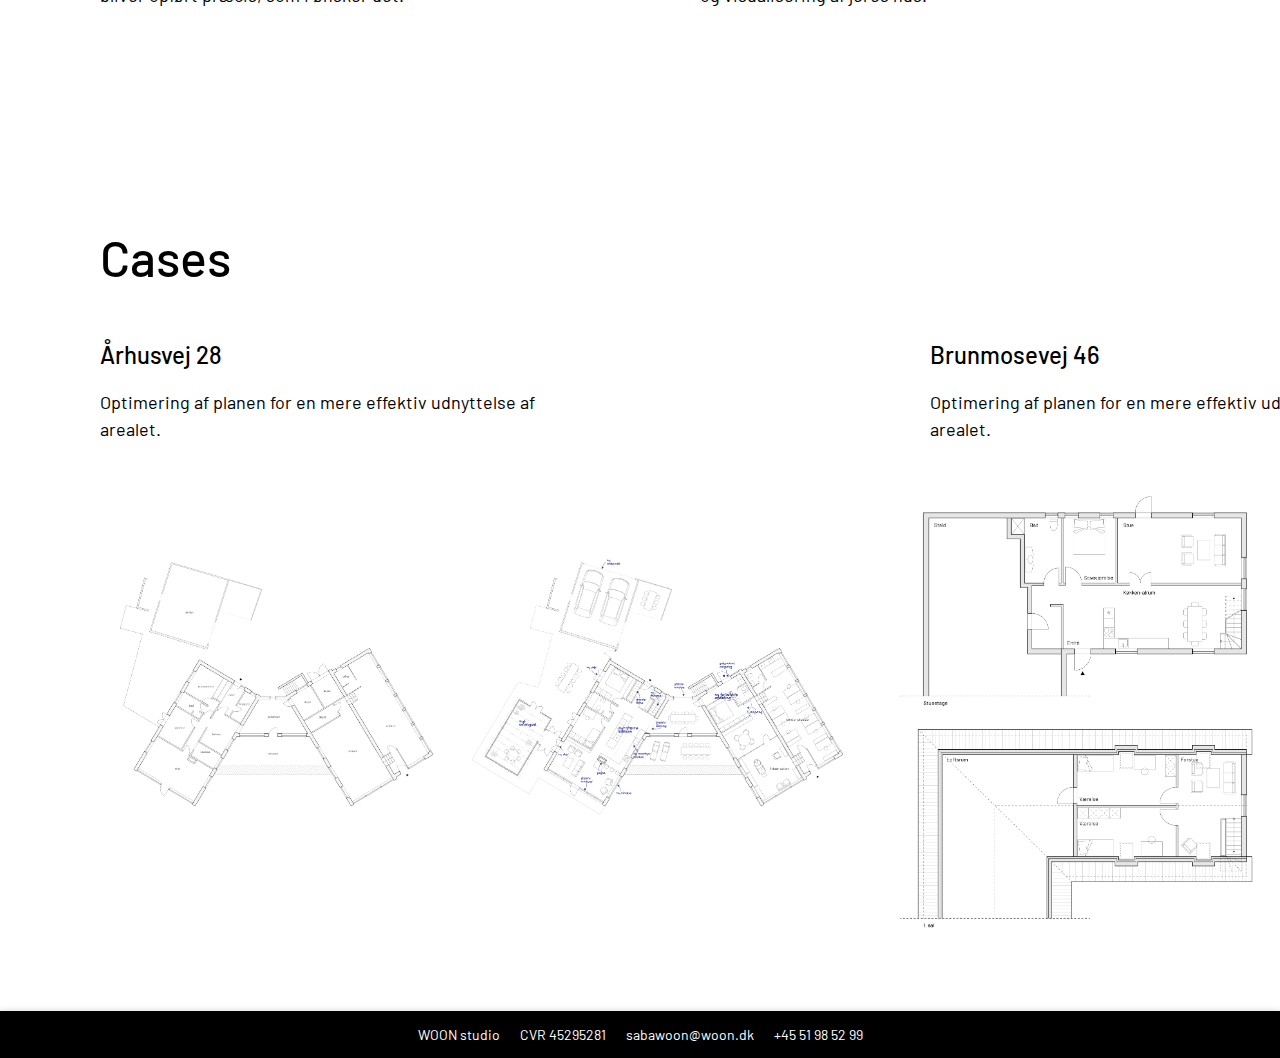
==== commit abe2cabc: "Update index.html" ====
--- a/index.html
+++ b/index.html
@@ -135,9 +135,7 @@
             <!-- Case 1 -->
             <div class="case">
                 <h2>Århusvej 28</h2>
-                <p>På Djurs ligger denne flotte beliggenhed. 
-                    Der tilbydes også individuelle ydelser som tegning, 
-                    3D-modellering og visualisering af jeres hus.</p>
+                <p>Optimering af planen for en mere effektiv udnyttelse af arealet.</p>
                 <div class="gallery2">
                     <img src="pictures/aarhusvej-Eks.png" alt="Eksisterende">
                     <img src="pictures/aarhusvej-Ny.png" alt="Ny">
@@ -147,9 +145,7 @@
             <!-- Case 2 -->
             <div class="case">
                 <h2>Brunmosevej 46</h2>
-                <p>Aarhusvej 104 er et gammel gallery. 
-                    Der tilbydes også individuelle ydelser som tegning, 
-                    3D-modellering og visualisering af jeres hus.</p>
+                <p>Optimering af planen for en mere effektiv udnyttelse af arealet.</p>
                 <div class="gallery">
                     <img src="pictures/BrunEksPlan.png" alt="Eksisterende">
                     <img src="pictures/BrunNyPlan.png" alt="Ny">
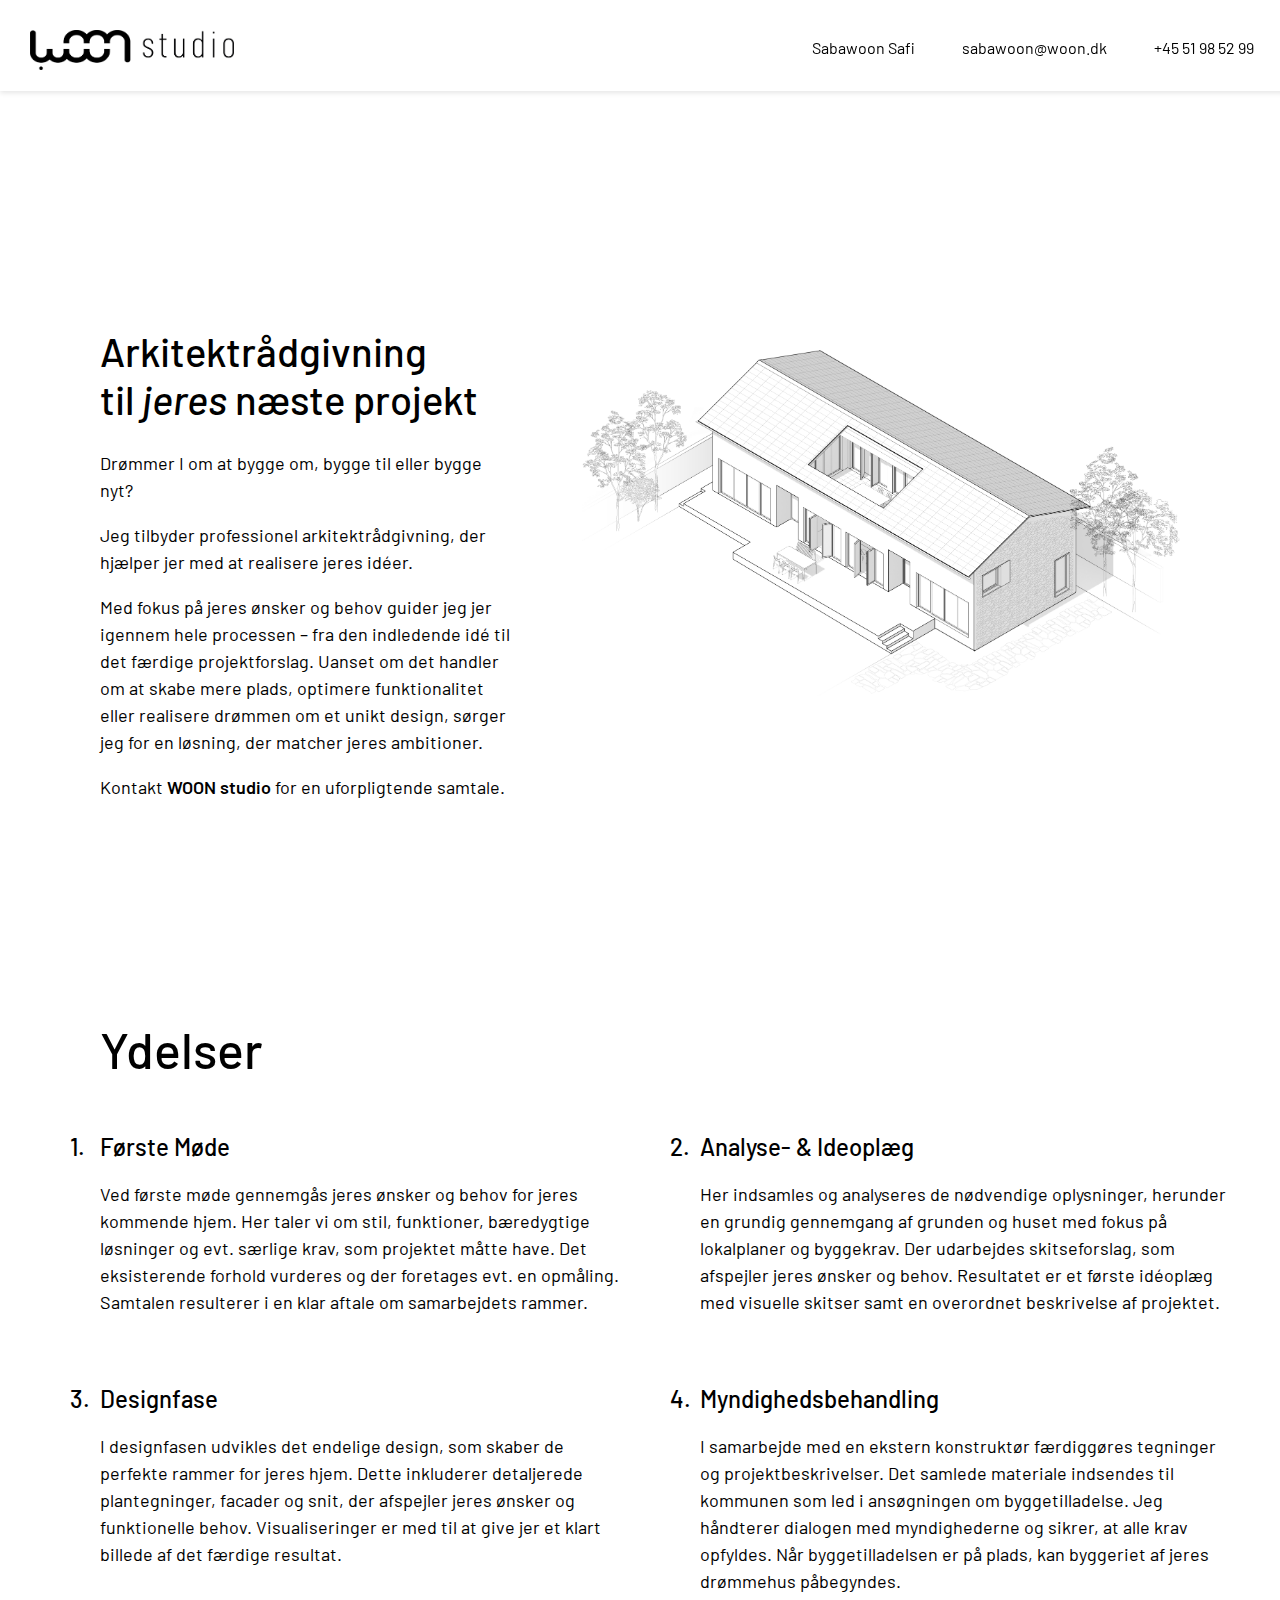
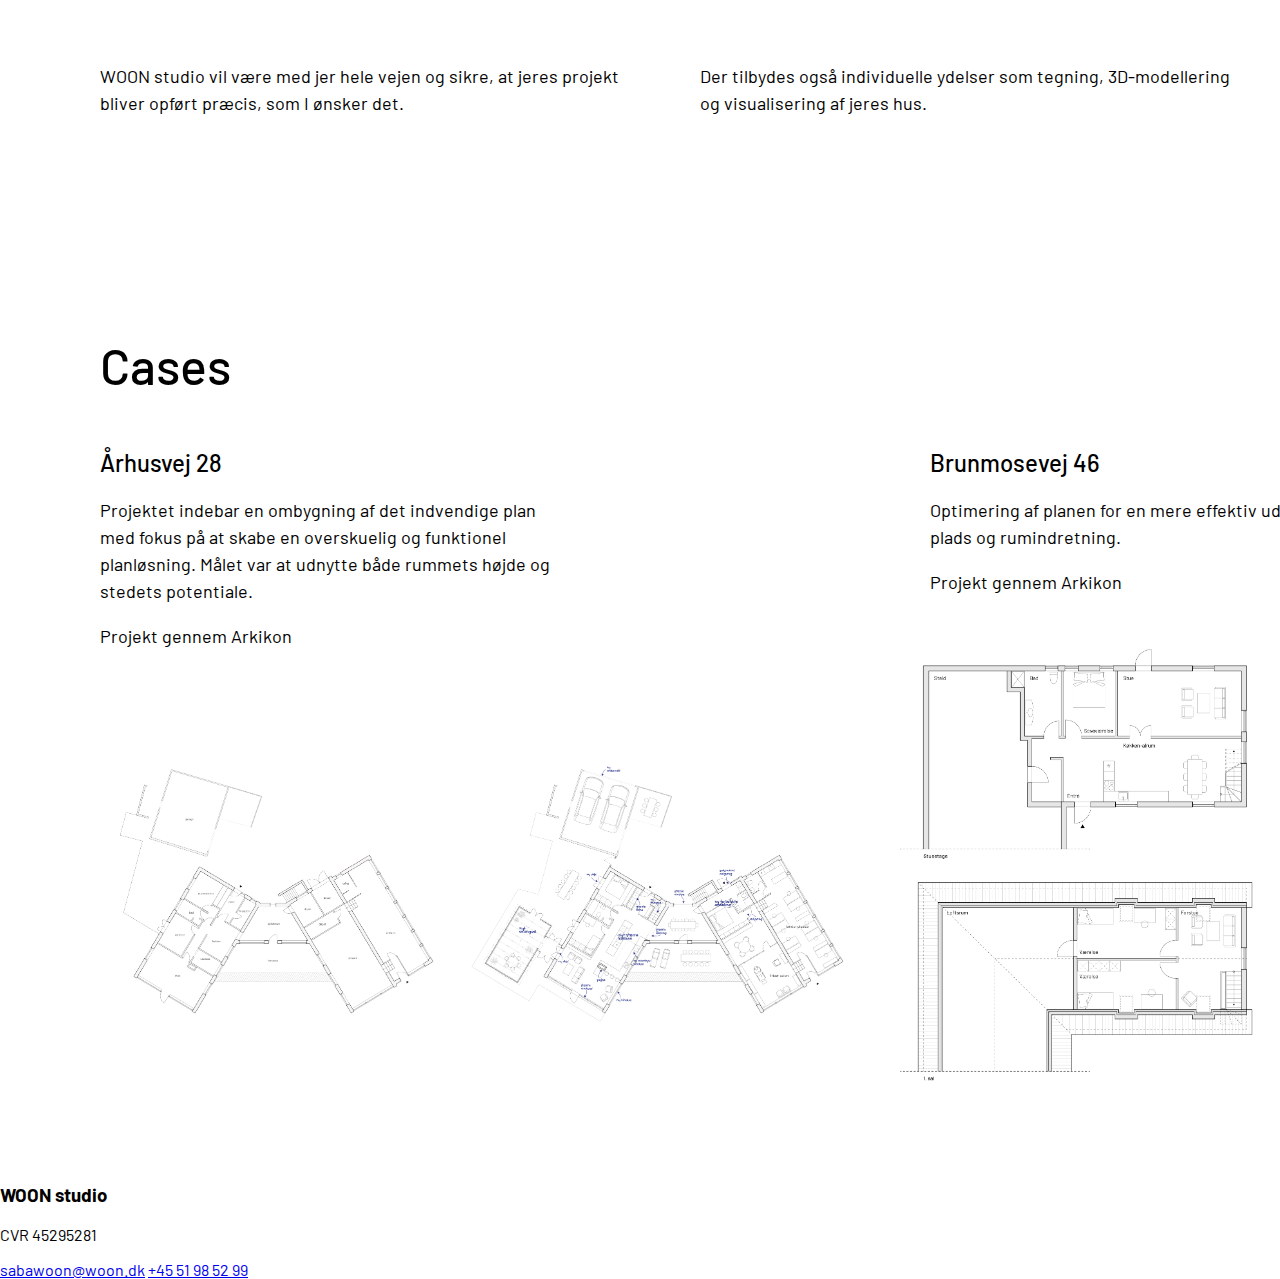
==== commit 3ab537c5: "Add files via upload" ====
--- a/index.html
+++ b/index.html
@@ -10,6 +10,7 @@
     <link rel="preconnect" href="https://fonts.gstatic.com" crossorigin>
     <link href="https://fonts.googleapis.com/css2?family=Barlow:ital,wght@0,100;0,200;0,300;0,400;0,500;0,600;0,700;0,800;0,900;1,100;1,200;1,300;1,400;1,500;1,600;1,700;1,800;1,900&family=EB+Garamond:ital,wght@0,400..800;1,400..800&display=swap" rel="stylesheet">
     <link rel="stylesheet" href="styles/241206.css">
+    
 </head>
 
 <body>
@@ -29,9 +30,10 @@
             <div class="main-text">
                 <h1>Arkitektrådgivning <br>til <em>jeres</em> næste projekt</h1>
                 
-                <p>Ønsker I at bygge om, renovere, eller bygge nyt?</p>
+                <p>Drømmer I om at bygge om, bygge til eller bygge nyt?</p>
                 <p>Jeg tilbyder professionel arkitektrådgivning, der hjælper jer med at realisere jeres idéer.</p>
-                <p>Fra konceptudvikling til myndighedsansøgning - jeg guider jer gennem hele processen. Få personlig og skræddersyet vejledning til jeres projekt.</p>
+                <p>Med fokus på jeres ønsker og behov guider jeg jer igennem hele processen – fra den indledende idé til det færdige projektforslag. 
+                    Uanset om det handler om at skabe mere plads, optimere funktionalitet eller realisere drømmen om et unikt design, sørger jeg for en løsning, der matcher jeres ambitioner.</p>
                 <p>Kontakt <a href="mailto:sabawoon@woon.dk">WOON studio</a> for en uforpligtende samtale.</p>
             </div>
             <div class="main-image">
@@ -135,7 +137,12 @@
             <!-- Case 1 -->
             <div class="case">
                 <h2>Århusvej 28</h2>
-                <p>Optimering af planen for en mere effektiv udnyttelse af arealet.</p>
+                <p>Projektet indebar en ombygning af det 
+                    indvendige plan med fokus på at skabe 
+                    en overskuelig og funktionel planløsning. 
+                    Målet var at udnytte både rummets højde 
+                    og stedets potentiale.</p>
+                <p>Projekt gennem Arkikon</p>
                 <div class="gallery2">
                     <img src="pictures/aarhusvej-Eks.png" alt="Eksisterende">
                     <img src="pictures/aarhusvej-Ny.png" alt="Ny">
@@ -145,7 +152,9 @@
             <!-- Case 2 -->
             <div class="case">
                 <h2>Brunmosevej 46</h2>
-                <p>Optimering af planen for en mere effektiv udnyttelse af arealet.</p>
+                <p>Optimering af planen for en mere effektiv 
+                    udnyttelse af plads og rumindretning.</p>
+                <p>Projekt gennem Arkikon</p>    
                 <div class="gallery">
                     <img src="pictures/BrunEksPlan.png" alt="Eksisterende">
                     <img src="pictures/BrunNyPlan.png" alt="Ny">
@@ -161,13 +170,24 @@
         </div>
     </main3>
     
-
-    <footer class="footer">
-        <nav class="nav-links">
-            <a>WOON studio</a>
-            <a>CVR 45295281</a>
+    <contact>
+        <div class="contact">
+            <h3>WOON studio</h3>
+            <p>CVR 45295281</p>
             <a href="mailto:sabawoon@woon.dk">sabawoon@woon.dk</a>
             <a href="#nummer">+45 51 98 52 99</a>
+            <a></a>
+            <a></a>
+            <a></a>
+        </div>
+    </contact>
+
+
+    <footer class="footer-">
+        <nav class="nav-links-">
+            <a></a>
+            <a href="mailto:sabawoon@woon.dk"></a>
+            <a href="#nummer"></a>
         </nav>
     </footer>
 
